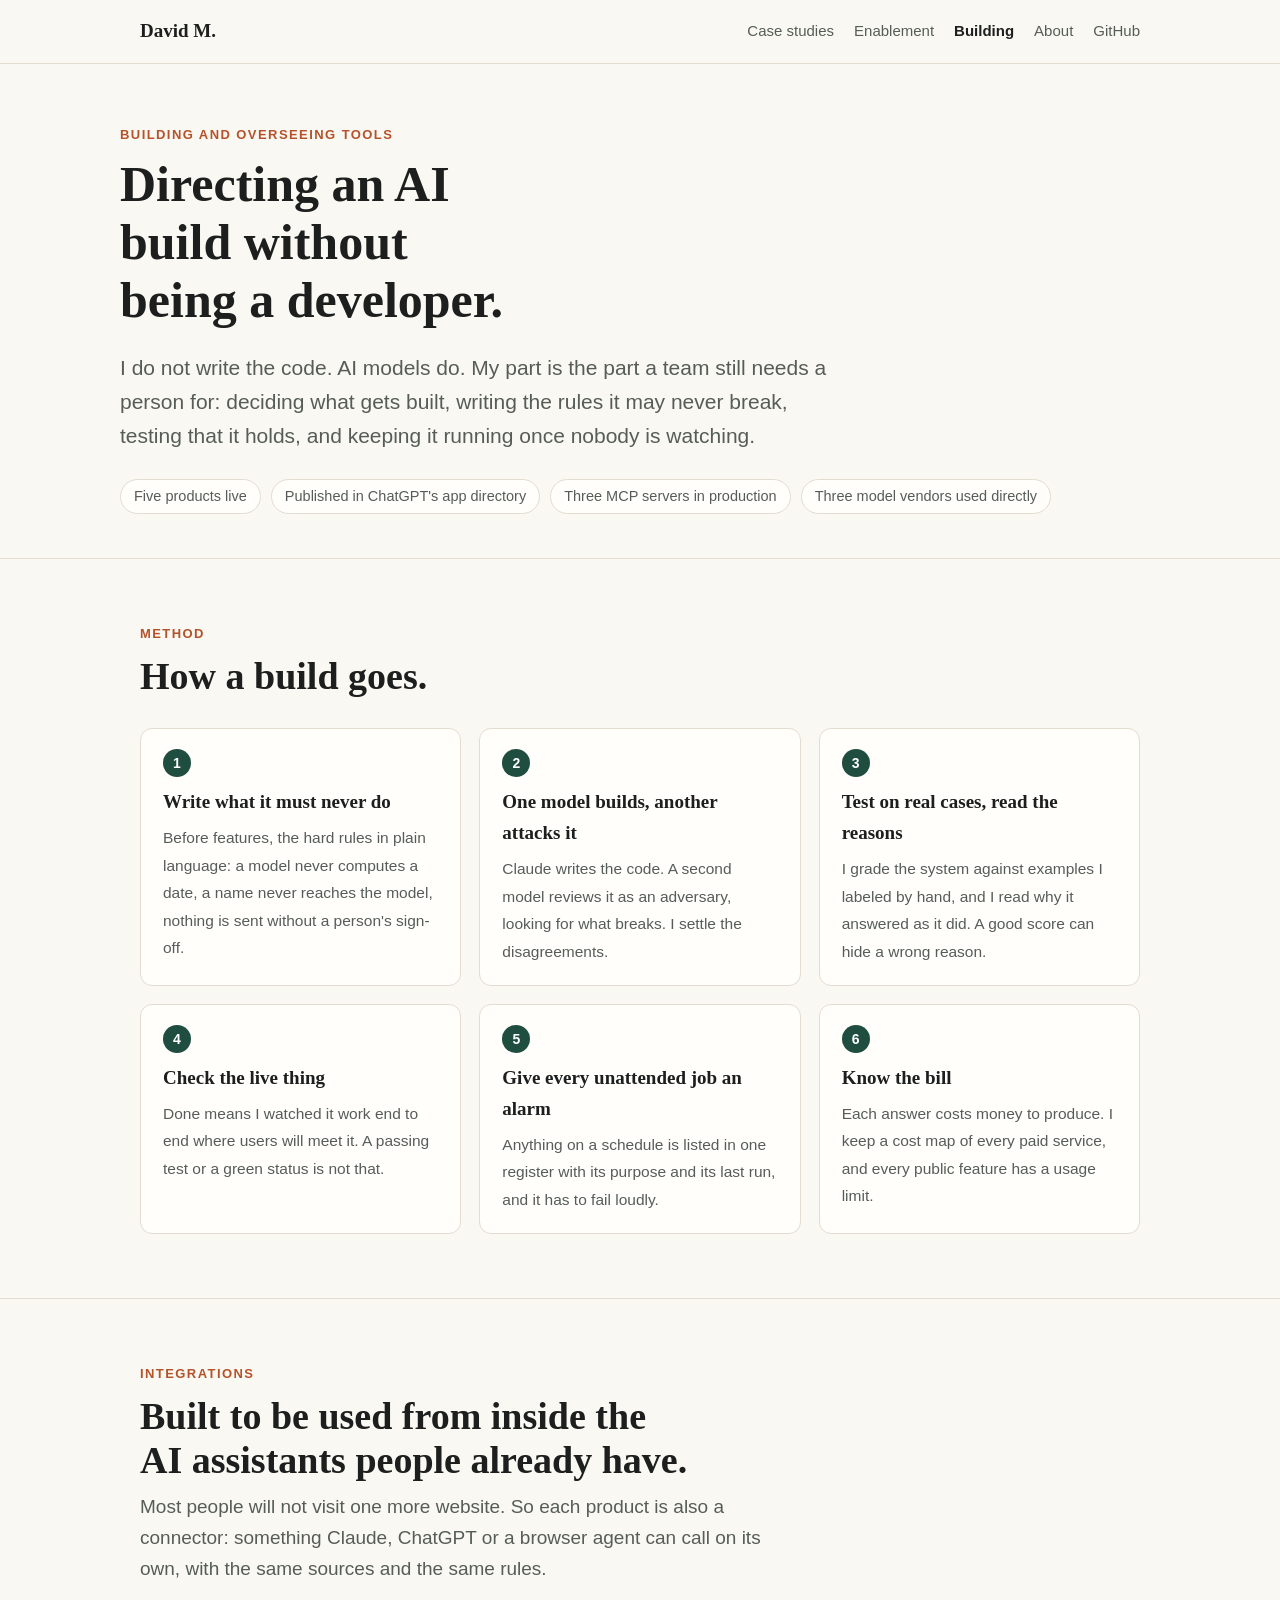
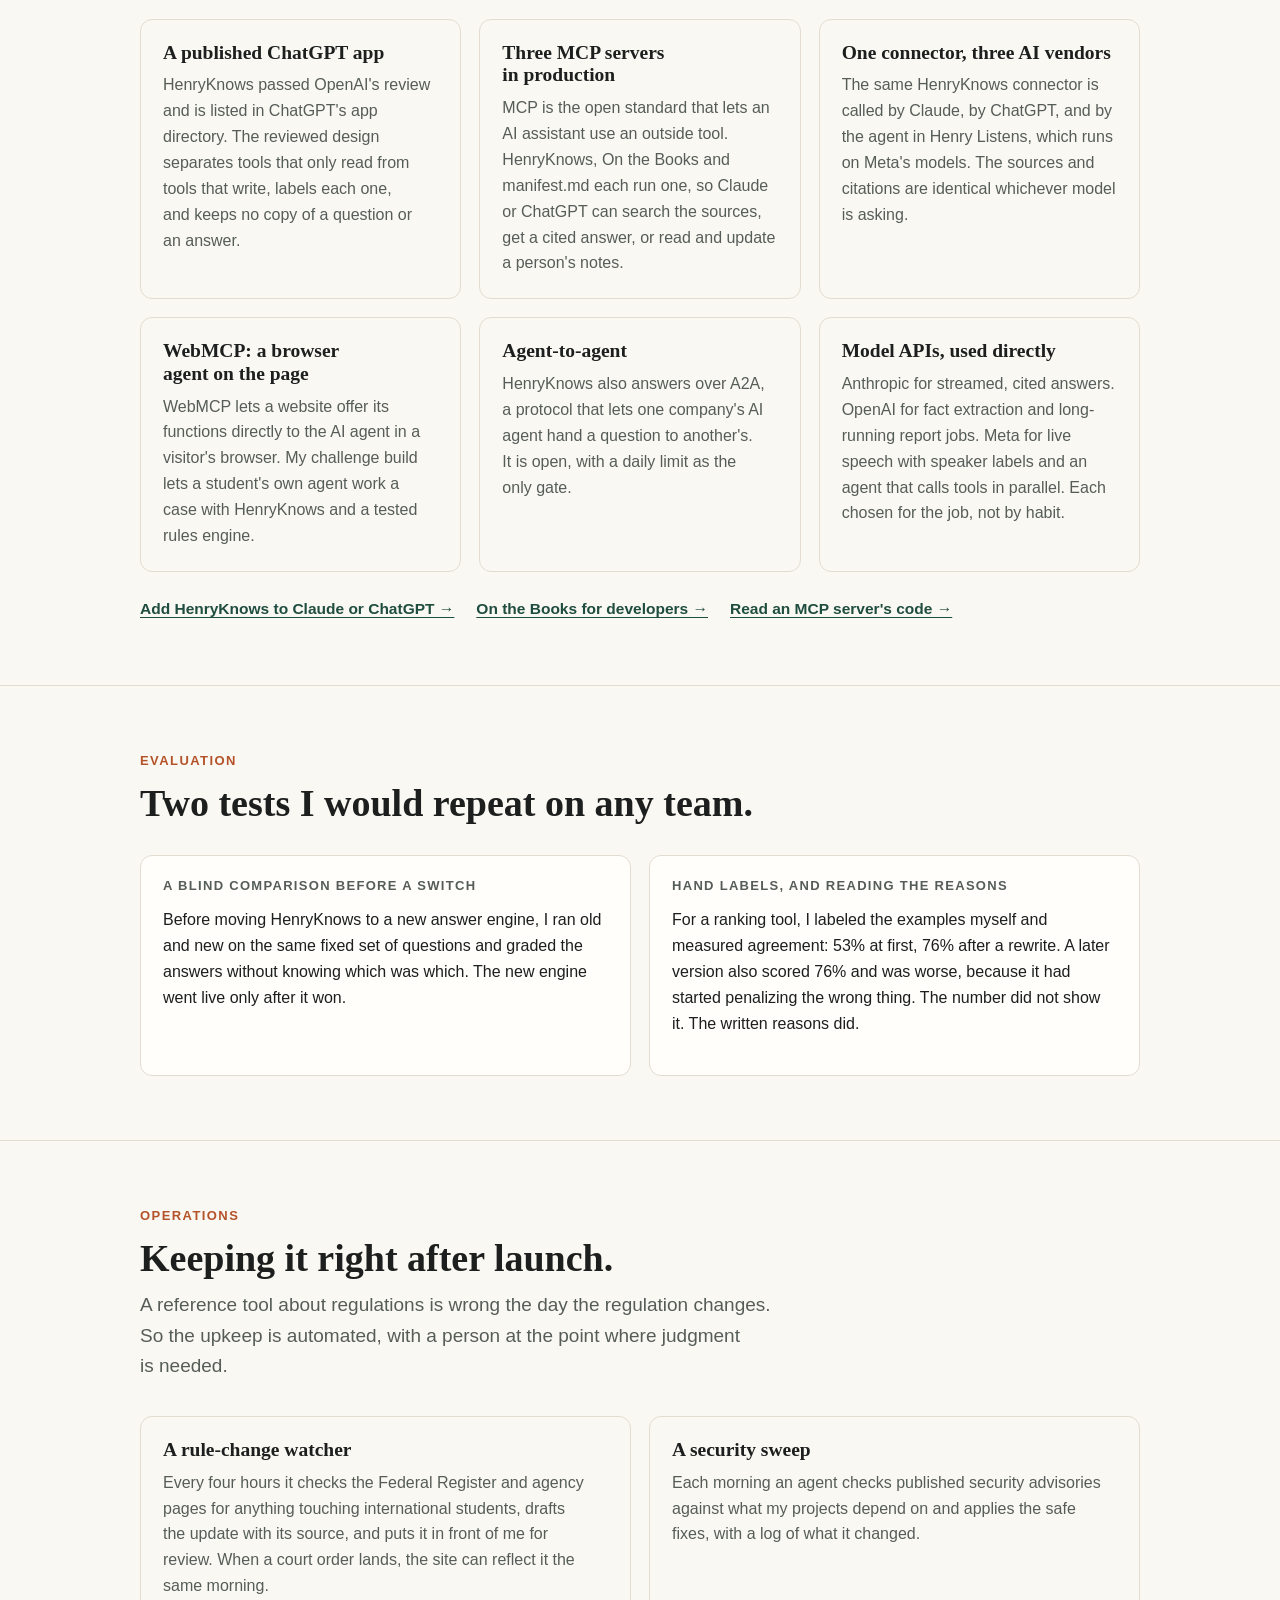
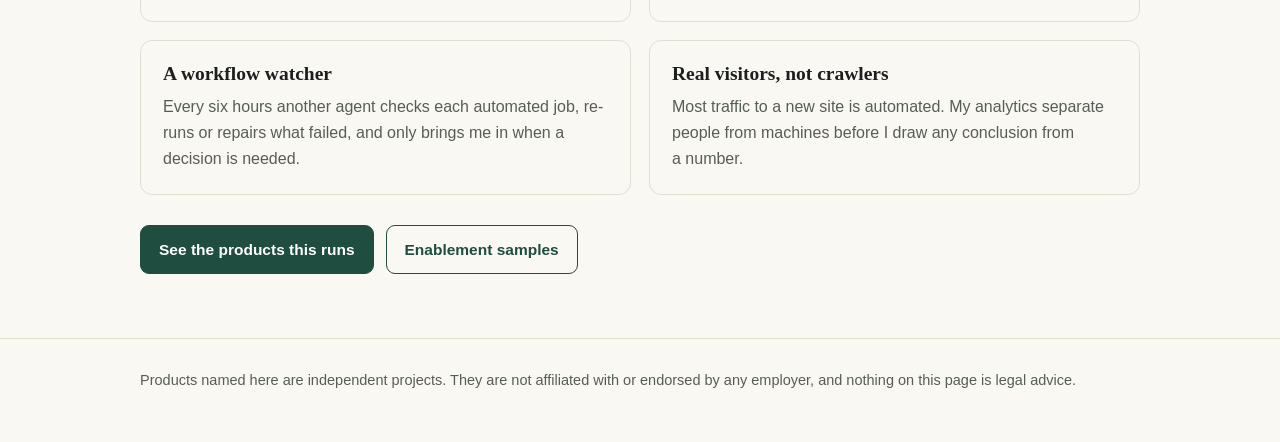
==== building/index.html @ 7d32046e "Split into pages: enablement samples, building and overseeing tools, printable starter guide Co-Auth" ====
<!doctype html>
<html lang="en">
<head>
<meta charset="utf-8">
<meta name="viewport" content="width=device-width, initial-scale=1">
<title>Building · David M.</title>
<meta name="description" content="How a non-developer specifies, tests, connects and runs AI tools in production.">
<meta name="robots" content="noindex">
<link rel="icon" href="data:image/svg+xml,%3Csvg xmlns='http://www.w3.org/2000/svg' viewBox='0 0 32 32'%3E%3Crect width='32' height='32' rx='7' fill='%231f4d3f'/%3E%3Ctext x='16' y='22' font-family='Georgia,serif' font-size='17' fill='%23fff' text-anchor='middle'%3EDM%3C/text%3E%3C/svg%3E">
<link rel="stylesheet" href="/style.css">
</head>
<body>

<header class="top">
  <div class="wrap">
    <a class="name" href="/">David M.</a>
    <nav>
      <a href="/">Case studies</a>
      <a href="/enablement/">Enablement</a>
      <a class="on" href="/building/">Building</a>
      <a href="/#about">About</a>
      <a href="https://github.com/DTM-repo">GitHub</a>
    </nav>
  </div>
</header>

<main>

<div class="wrap page-hero">
  <div class="kicker">Building and overseeing tools</div>
  <h1>Directing an AI build without being a developer.</h1>
  <p class="lede" style="font-size:clamp(18px,2.2vw,21px);color:var(--soft);max-width:62ch;margin-top:22px">I do not write the code. AI models do. My part is the part a team still needs a person for: deciding what gets built, writing the rules it may never break, testing that it holds, and keeping it running once nobody is watching.</p>
  <ul class="facts">
    <li>Five products live</li>
    <li>Published in ChatGPT's app directory</li>
    <li>Three MCP servers in production</li>
    <li>Three model vendors used directly</li>
  </ul>
</div>

<section class="case" id="method">
  <div class="wrap">
    <div class="kicker">Method</div>
    <h2>How a build goes.</h2>
    <ol class="steps">
      <li><b>Write what it must never do</b><span>Before features, the hard rules in plain language: a model never computes a date, a name never reaches the model, nothing is sent without a person's sign-off.</span></li>
      <li><b>One model builds, another attacks it</b><span>Claude writes the code. A second model reviews it as an adversary, looking for what breaks. I settle the disagreements.</span></li>
      <li><b>Test on real cases, read the reasons</b><span>I grade the system against examples I labeled by hand, and I read why it answered as it did. A good score can hide a wrong reason.</span></li>
      <li><b>Check the live thing</b><span>Done means I watched it work end to end where users will meet it. A passing test or a green status is not that.</span></li>
      <li><b>Give every unattended job an alarm</b><span>Anything on a schedule is listed in one register with its purpose and its last run, and it has to fail loudly.</span></li>
      <li><b>Know the bill</b><span>Each answer costs money to produce. I keep a cost map of every paid service, and every public feature has a usage limit.</span></li>
    </ol>
  </div>
</section>

<section class="case" id="connect">
  <div class="wrap">
    <div class="kicker">Integrations</div>
    <h2>Built to be used from inside the AI assistants people already have.</h2>
    <p class="sub">Most people will not visit one more website. So each product is also a connector: something Claude, ChatGPT or a browser agent can call on its own, with the same sources and the same rules.</p>
    <div class="grid">
      <div class="card"><h3>A published ChatGPT app</h3><p>HenryKnows passed OpenAI's review and is listed in ChatGPT's app directory. The reviewed design separates tools that only read from tools that write, labels each one, and keeps no copy of a question or an answer.</p></div>
      <div class="card"><h3>Three MCP servers in production</h3><p>MCP is the open standard that lets an AI assistant use an outside tool. HenryKnows, On the Books and manifest.md each run one, so Claude or ChatGPT can search the sources, get a cited answer, or read and update a person's notes.</p></div>
      <div class="card"><h3>One connector, three AI vendors</h3><p>The same HenryKnows connector is called by Claude, by ChatGPT, and by the agent in Henry Listens, which runs on Meta's models. The sources and citations are identical whichever model is asking.</p></div>
      <div class="card"><h3>WebMCP: a browser agent on the page</h3><p>WebMCP lets a website offer its functions directly to the AI agent in a visitor's browser. My challenge build lets a student's own agent work a case with HenryKnows and a tested rules engine.</p></div>
      <div class="card"><h3>Agent-to-agent</h3><p>HenryKnows also answers over A2A, a protocol that lets one company's AI agent hand a question to another's. It is open, with a daily limit as the only gate.</p></div>
      <div class="card"><h3>Model APIs, used directly</h3><p>Anthropic for streamed, cited answers. OpenAI for fact extraction and long-running report jobs. Meta for live speech with speaker labels and an agent that calls tools in parallel. Each chosen for the job, not by habit.</p></div>
    </div>
    <div class="links">
      <a href="https://henryknows.info/connect/">Add HenryKnows to Claude or ChatGPT →</a>
      <a href="https://onthebooks.org/developers/">On the Books for developers →</a>
      <a href="https://github.com/DTM-repo/manifest-mcp">Read an MCP server's code →</a>
    </div>
  </div>
</section>

<section class="case" id="evaluate">
  <div class="wrap">
    <div class="kicker">Evaluation</div>
    <h2>Two tests I would repeat on any team.</h2>
    <div class="split">
      <div>
        <h3>A blind comparison before a switch</h3>
        <p>Before moving HenryKnows to a new answer engine, I ran old and new on the same fixed set of questions and graded the answers without knowing which was which. The new engine went live only after it won.</p>
      </div>
      <div>
        <h3>Hand labels, and reading the reasons</h3>
        <p>For a ranking tool, I labeled the examples myself and measured agreement: 53% at first, 76% after a rewrite. A later version also scored 76% and was worse, because it had started penalizing the wrong thing. The number did not show it. The written reasons did.</p>
      </div>
    </div>
  </div>
</section>

<section class="case" id="operate">
  <div class="wrap">
    <div class="kicker">Operations</div>
    <h2>Keeping it right after launch.</h2>
    <p class="sub">A reference tool about regulations is wrong the day the regulation changes. So the upkeep is automated, with a person at the point where judgment is needed.</p>
    <div class="grid g2">
      <div class="card"><h3>A rule-change watcher</h3><p>Every four hours it checks the Federal Register and agency pages for anything touching international students, drafts the update with its source, and puts it in front of me for review. When a court order lands, the site can reflect it the same morning.</p></div>
      <div class="card"><h3>A security sweep</h3><p>Each morning an agent checks published security advisories against what my projects depend on and applies the safe fixes, with a log of what it changed.</p></div>
      <div class="card"><h3>A workflow watcher</h3><p>Every six hours another agent checks each automated job, re-runs or repairs what failed, and only brings me in when a decision is needed.</p></div>
      <div class="card"><h3>Real visitors, not crawlers</h3><p>Most traffic to a new site is automated. My analytics separate people from machines before I draw any conclusion from a number.</p></div>
    </div>
    <div class="cta">
      <a class="btn solid" href="/#work">See the products this runs</a>
      <a class="btn ghost" href="/enablement/">Enablement samples</a>
    </div>
  </div>
</section>
</main>

<footer>
  <div class="wrap">Products named here are independent projects. They are not affiliated with or endorsed by any employer, and nothing on this page is legal advice.</div>
</footer>

</body>
</html>
---- style.css ----
:root{
  --bg:#faf8f3; --panel:#fffefb; --ink:#1c1f1d; --soft:#565d58; --line:#e2ddd0;
  --accent:#1f4d3f; --accent-ink:#fff; --tint:#eef2ec; --mark:#b4532a;
}
@media (prefers-color-scheme: dark){
  :root{ --bg:#121513; --panel:#191d1a; --ink:#ecebe5; --soft:#a4aba5; --line:#2c322e;
    --accent:#8fd0b6; --accent-ink:#10231c; --tint:#1d2521; --mark:#e2946b; }
}
*{box-sizing:border-box}
html{scroll-behavior:smooth}
body{margin:0;background:var(--bg);color:var(--ink);
  font:17px/1.62 -apple-system,BlinkMacSystemFont,"Segoe UI",Roboto,Helvetica,Arial,sans-serif;
  -webkit-font-smoothing:antialiased}
a{color:var(--accent);text-underline-offset:3px}
h1,h2,h3{font-family:"Iowan Old Style","Palatino Linotype",Palatino,Georgia,serif;font-weight:600;line-height:1.16;margin:0;text-wrap:balance}
p{margin:0 0 1em;text-wrap:pretty}
.wrap{max-width:1040px;margin:0 auto;padding:0 20px}
.narrow{max-width:720px}

header.top{border-bottom:1px solid var(--line)}
header.top .wrap{display:flex;align-items:center;justify-content:space-between;gap:16px;padding-top:16px;padding-bottom:16px}
.name{font-family:"Iowan Old Style",Georgia,serif;font-weight:600;font-size:19px;color:var(--ink);text-decoration:none}
nav{display:flex;gap:20px;font-size:15px;flex-wrap:wrap}
nav a{color:var(--soft);text-decoration:none}
nav a:hover{color:var(--accent)}

.hero{padding:72px 0 56px}
.hero h1{font-size:clamp(34px,5.6vw,58px);max-width:17ch;letter-spacing:-.01em}
.hero .lede{font-size:clamp(18px,2.2vw,21px);color:var(--soft);max-width:60ch;margin-top:22px}
.facts{display:flex;flex-wrap:wrap;gap:8px 10px;margin:26px 0 0;padding:0;list-style:none;font-size:14.5px}
.facts li{border:1px solid var(--line);border-radius:999px;padding:5px 13px;background:var(--panel);color:var(--soft)}
.cta{display:flex;flex-wrap:wrap;gap:12px;margin-top:30px}
.btn{display:inline-block;padding:11px 18px;border-radius:9px;font-weight:600;font-size:15.5px;text-decoration:none;border:1px solid var(--accent)}
.btn.solid{background:var(--accent);color:var(--accent-ink)}
.btn.ghost{color:var(--accent)}

.index{border-top:1px solid var(--line);border-bottom:1px solid var(--line);background:var(--panel)}
.index ol{list-style:none;margin:0;padding:0;display:grid;grid-template-columns:repeat(auto-fit,minmax(190px,1fr))}
.index li{padding:20px 18px;border-left:1px solid var(--line)}
.index li:first-child{border-left:0}
.index a{text-decoration:none;color:var(--ink);display:block}
.index b{display:block;font-family:"Iowan Old Style",Georgia,serif;font-size:17.5px}
.index span{display:block;font-size:14px;color:var(--soft);line-height:1.4;margin-top:4px}
@media (max-width:640px){.index li{border-left:0;border-top:1px solid var(--line)}.index li:first-child{border-top:0}}

section{padding:64px 0}
.kicker{font-size:13px;letter-spacing:.11em;text-transform:uppercase;color:var(--mark);font-weight:700;margin-bottom:10px}
h2{font-size:clamp(27px,3.6vw,38px)}
.sub{color:var(--soft);font-size:19px;margin-top:10px;max-width:62ch}

.case{border-top:1px solid var(--line)}
.case .head{display:grid;grid-template-columns:1fr;gap:28px;align-items:start}
.shot{margin:30px 0 0;border:1px solid var(--line);border-radius:12px;overflow:hidden;background:var(--panel);box-shadow:0 14px 40px -24px rgba(0,0,0,.35)}
.shot .bar{display:flex;gap:6px;padding:9px 12px;border-bottom:1px solid var(--line);align-items:center}
.shot .bar i{width:9px;height:9px;border-radius:50%;background:var(--line)}
.shot .bar em{font-style:normal;font-size:12.5px;color:var(--soft);margin-left:8px;overflow:hidden;text-overflow:ellipsis;white-space:nowrap}
.shot img{display:block;width:100%;height:auto}
.cols{display:grid;grid-template-columns:repeat(3,1fr);gap:30px;margin-top:34px}
@media (max-width:820px){.cols{grid-template-columns:1fr;gap:22px}}
.cols h3{font-family:inherit;font:700 13px/1.3 -apple-system,BlinkMacSystemFont,"Segoe UI",sans-serif;letter-spacing:.1em;text-transform:uppercase;color:var(--soft);margin-bottom:10px}
.cols p,.cols li{font-size:16px}
.cols ul{margin:0;padding-left:1.1em}
.cols li{margin-bottom:.45em}
.rule{margin:34px 0 0;padding:20px 24px;border-left:4px solid var(--accent);background:var(--tint);border-radius:0 10px 10px 0;font-family:"Iowan Old Style",Georgia,serif;font-size:clamp(19px,2.3vw,23px);line-height:1.38}
.links{display:flex;flex-wrap:wrap;gap:10px 22px;margin-top:24px;font-size:15.5px;font-weight:600}
.meta{font-size:14.5px;color:var(--soft);margin-top:12px}

.how{background:var(--panel);border-top:1px solid var(--line);border-bottom:1px solid var(--line)}
.grid{display:grid;grid-template-columns:repeat(auto-fit,minmax(280px,1fr));gap:18px;margin-top:34px}
.card{border:1px solid var(--line);border-radius:12px;padding:22px;background:var(--bg)}
.card h3{font-size:19.5px;margin-bottom:8px}
.card p{font-size:16px;color:var(--soft);margin:0}

.more{display:grid;grid-template-columns:repeat(auto-fit,minmax(280px,1fr));gap:0 34px;margin-top:26px}
.more div{padding:16px 0;border-top:1px solid var(--line)}
.more b{display:block}
.more span{color:var(--soft);font-size:15.5px}

footer{border-top:1px solid var(--line);padding:30px 0 50px;color:var(--soft);font-size:14.5px}

/* multi-page additions */
nav a.on{color:var(--ink);font-weight:600}
.doors{display:grid;grid-template-columns:repeat(auto-fit,minmax(260px,1fr));gap:16px;margin-top:38px}
.door{display:block;border:1px solid var(--line);border-radius:12px;padding:22px;background:var(--panel);text-decoration:none;color:var(--ink)}
.door:hover{border-color:var(--accent)}
.door small{display:block;font-size:12.5px;letter-spacing:.1em;text-transform:uppercase;color:var(--mark);font-weight:700;margin-bottom:8px}
.door b{display:block;font-family:"Iowan Old Style",Georgia,serif;font-size:21px;line-height:1.2;margin-bottom:8px}
.door span{display:block;color:var(--soft);font-size:15.5px;line-height:1.5}
.door i{display:block;font-style:normal;color:var(--accent);font-weight:600;font-size:15px;margin-top:12px}
.page-hero{padding:60px 0 44px}
.page-hero h1{font-size:clamp(32px,5vw,50px);max-width:20ch}
.note{font-size:15px;color:var(--soft);border:1px dashed var(--line);border-radius:10px;padding:12px 16px;margin-top:26px;max-width:70ch}
.paper{background:#fffefa;color:#1c1f1d;border:1px solid #d9d3c3;border-radius:6px;padding:34px 38px;margin-top:30px;box-shadow:0 18px 44px -28px rgba(0,0,0,.45);max-width:860px}
.paper h3{font-size:25px;margin-bottom:4px}
.paper .who{color:#565d58;font-size:15px;margin-bottom:20px}
.paper h4{font:700 12.5px/1.3 -apple-system,BlinkMacSystemFont,"Segoe UI",sans-serif;letter-spacing:.1em;text-transform:uppercase;color:#b4532a;margin:22px 0 8px}
.paper p,.paper li{font-size:15.5px;line-height:1.5}
.paper ol,.paper ul{margin:0;padding-left:1.2em}
.paper li{margin-bottom:.5em}
.paper .prompt{display:block;font-family:ui-monospace,SFMono-Regular,Menlo,monospace;font-size:13.5px;background:#f2efe6;border-radius:6px;padding:8px 10px;margin-top:5px;color:#2a2f2b}
.paper .two{display:grid;grid-template-columns:1fr 1fr;gap:0 30px}
@media (max-width:700px){.paper{padding:24px 20px}.paper .two{grid-template-columns:1fr}}
.split{display:grid;grid-template-columns:1fr 1fr;gap:18px;margin-top:30px}
@media (max-width:760px){.split{grid-template-columns:1fr}}
.split>div{border:1px solid var(--line);border-radius:12px;padding:22px;background:var(--panel)}
.split h3{font:700 13px/1.3 -apple-system,BlinkMacSystemFont,"Segoe UI",sans-serif;letter-spacing:.1em;text-transform:uppercase;color:var(--soft);margin-bottom:12px}
.split p,.split li{font-size:16px}
.split ul{margin:0;padding-left:1.1em}
.split li{margin-bottom:.45em}
.legal{font-family:"Iowan Old Style",Georgia,serif;font-style:italic;color:var(--soft)}
table.run{width:100%;border-collapse:collapse;margin-top:26px;font-size:16px}
table.run th,table.run td{text-align:left;vertical-align:top;padding:12px 14px 12px 0;border-top:1px solid var(--line)}
table.run th{white-space:nowrap;color:var(--soft);font-weight:600;width:1%}
.steps{counter-reset:s;list-style:none;margin:30px 0 0;padding:0;display:grid;grid-template-columns:repeat(auto-fit,minmax(250px,1fr));gap:18px}
.steps li{counter-increment:s;border:1px solid var(--line);border-radius:12px;padding:20px 22px;background:var(--panel)}
.steps li::before{content:counter(s);display:inline-block;width:28px;height:28px;line-height:28px;text-align:center;border-radius:50%;background:var(--accent);color:var(--accent-ink);font-weight:700;font-size:14px;margin-bottom:10px}
.steps b{display:block;font-family:"Iowan Old Style",Georgia,serif;font-size:19px;margin-bottom:6px}
.steps span{color:var(--soft);font-size:15.5px}
@media print{header.top,footer,.noprint{display:none}body{background:#fff}.paper{box-shadow:none;border:0;padding:0;margin:0;max-width:none}}
@media (min-width:760px){.g2{grid-template-columns:1fr 1fr}}
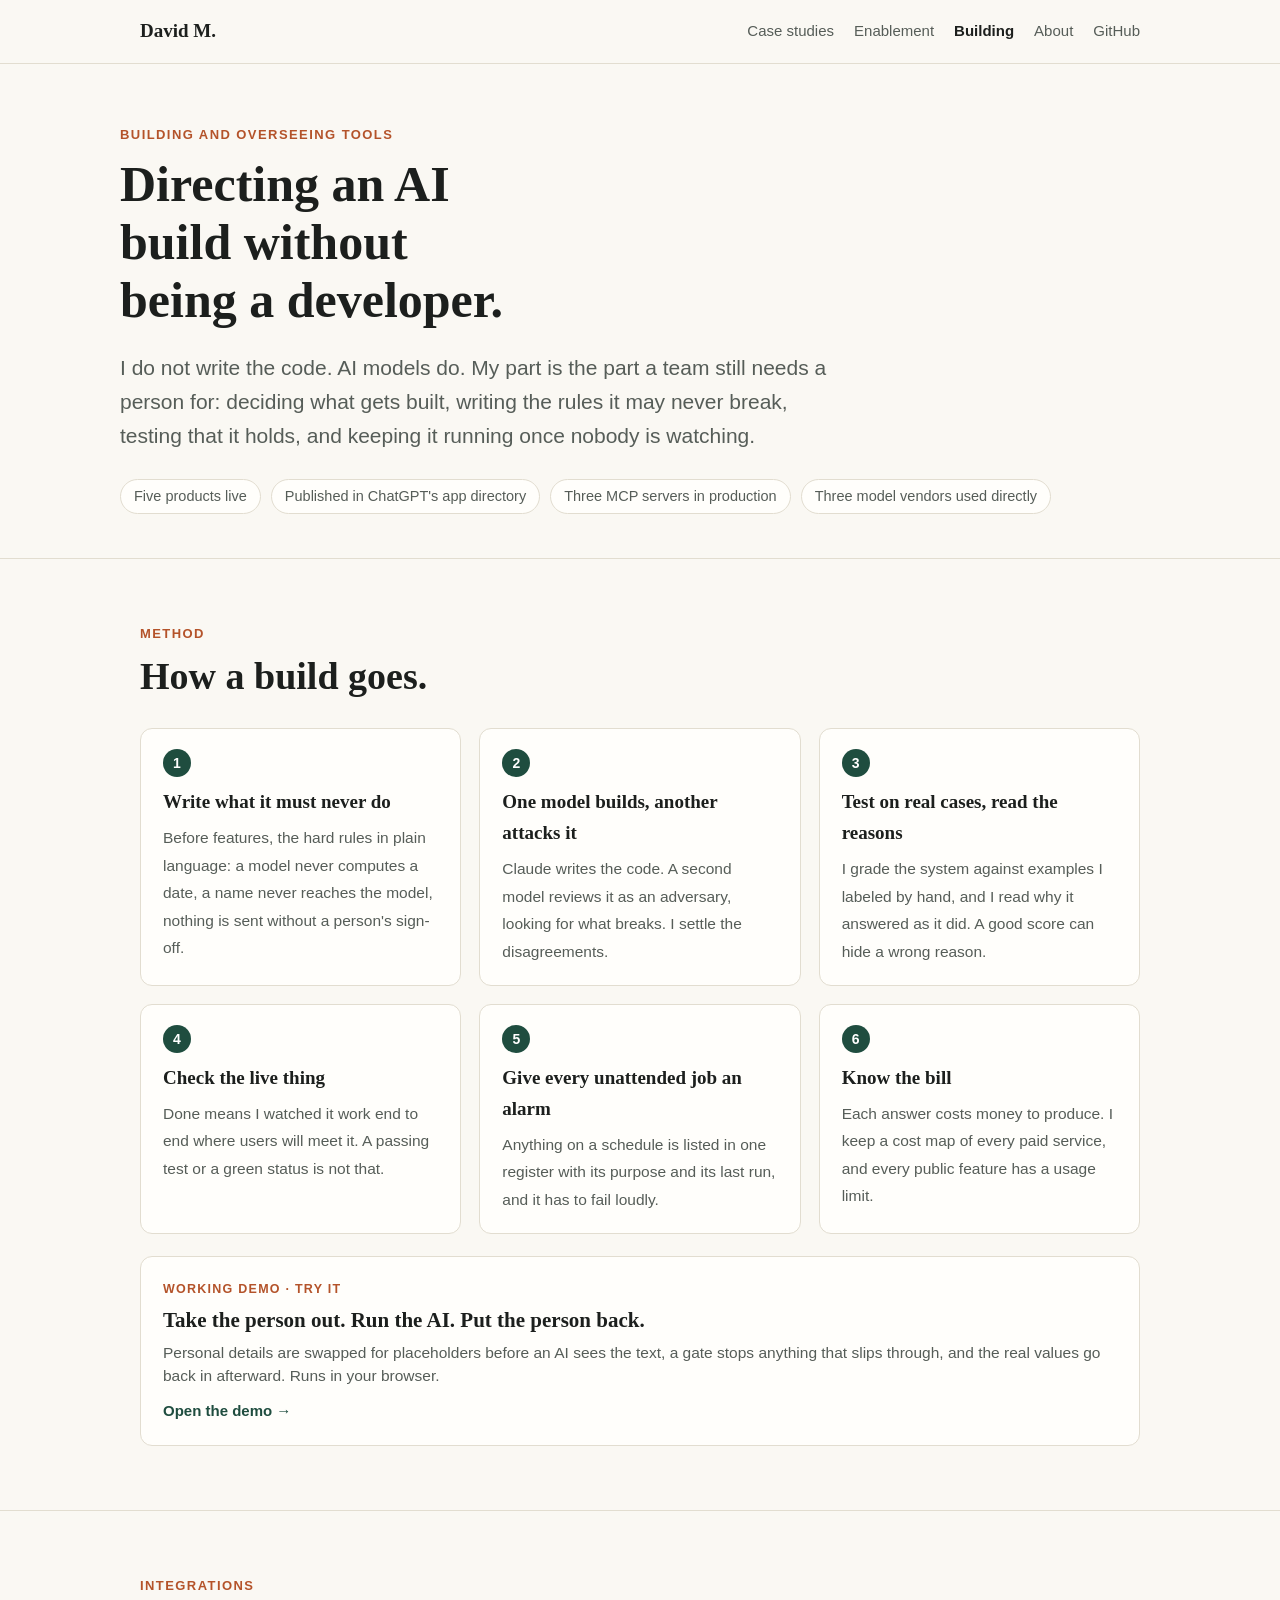
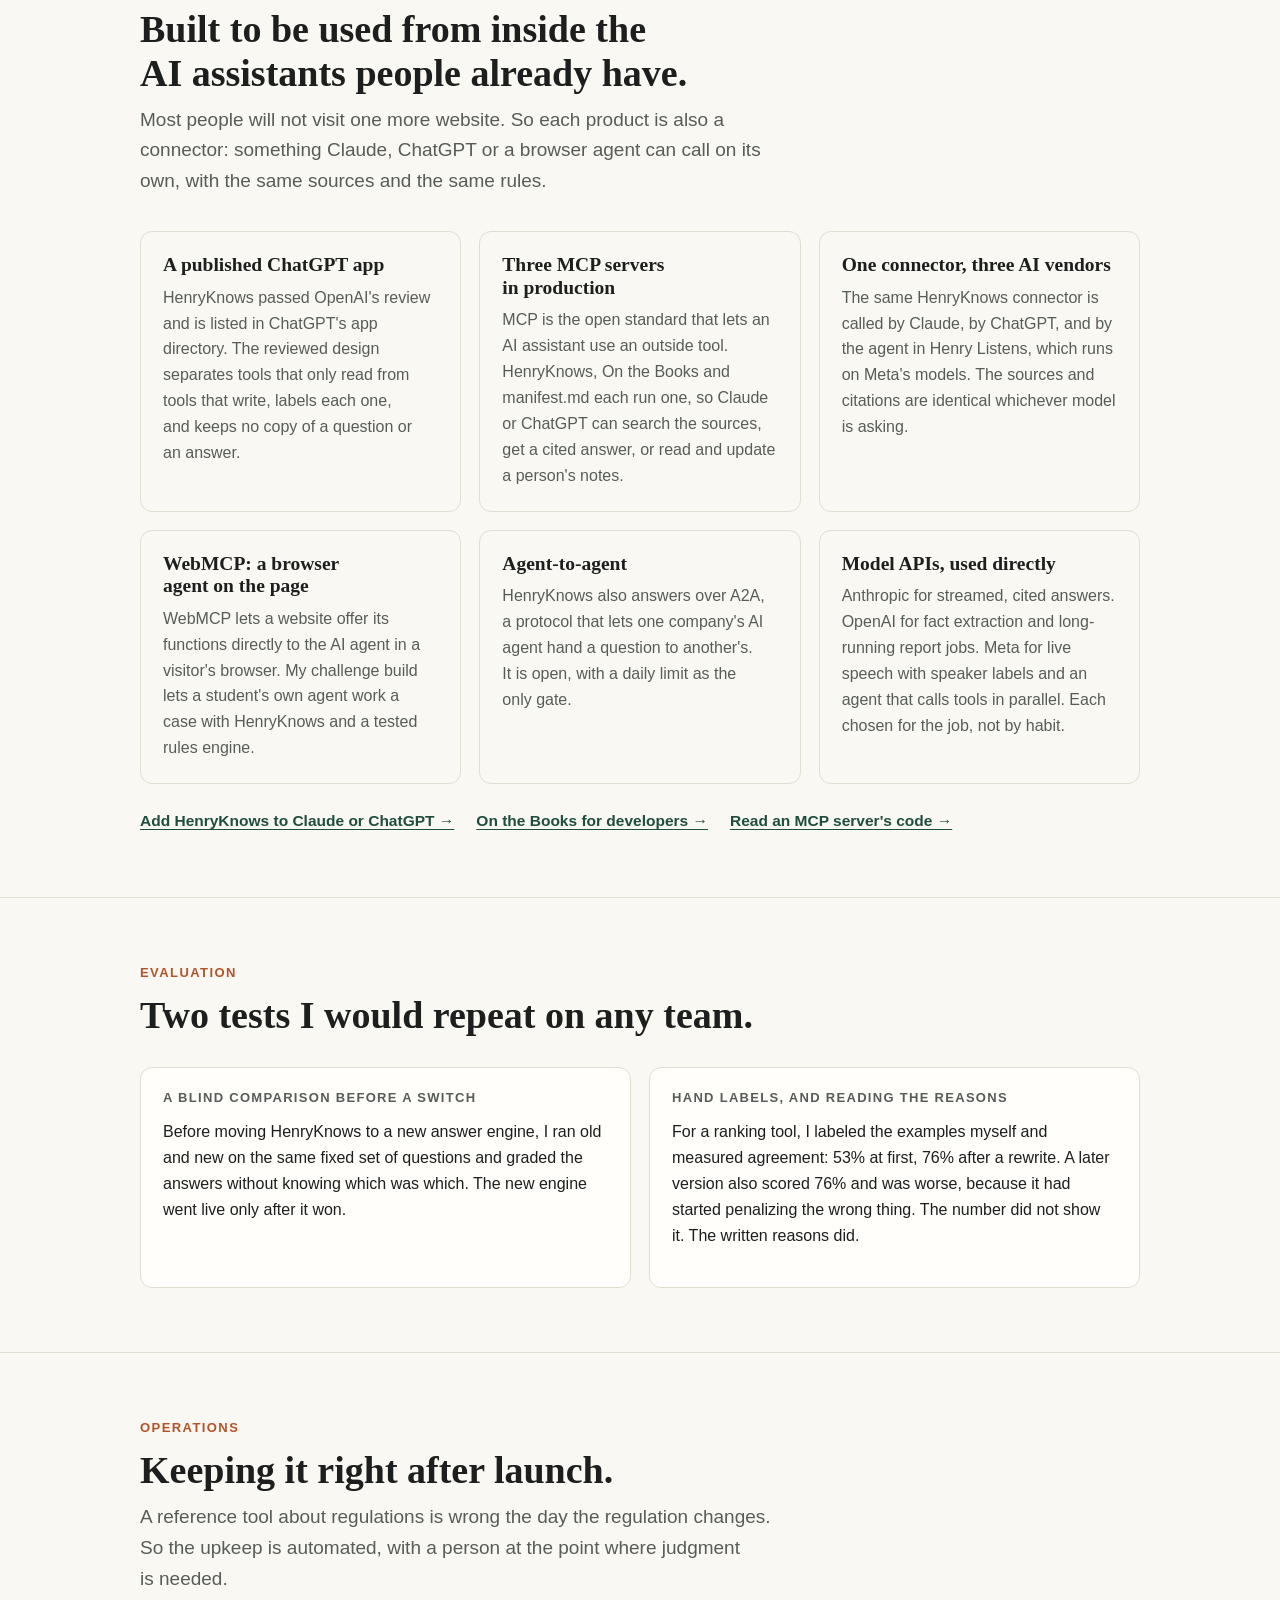
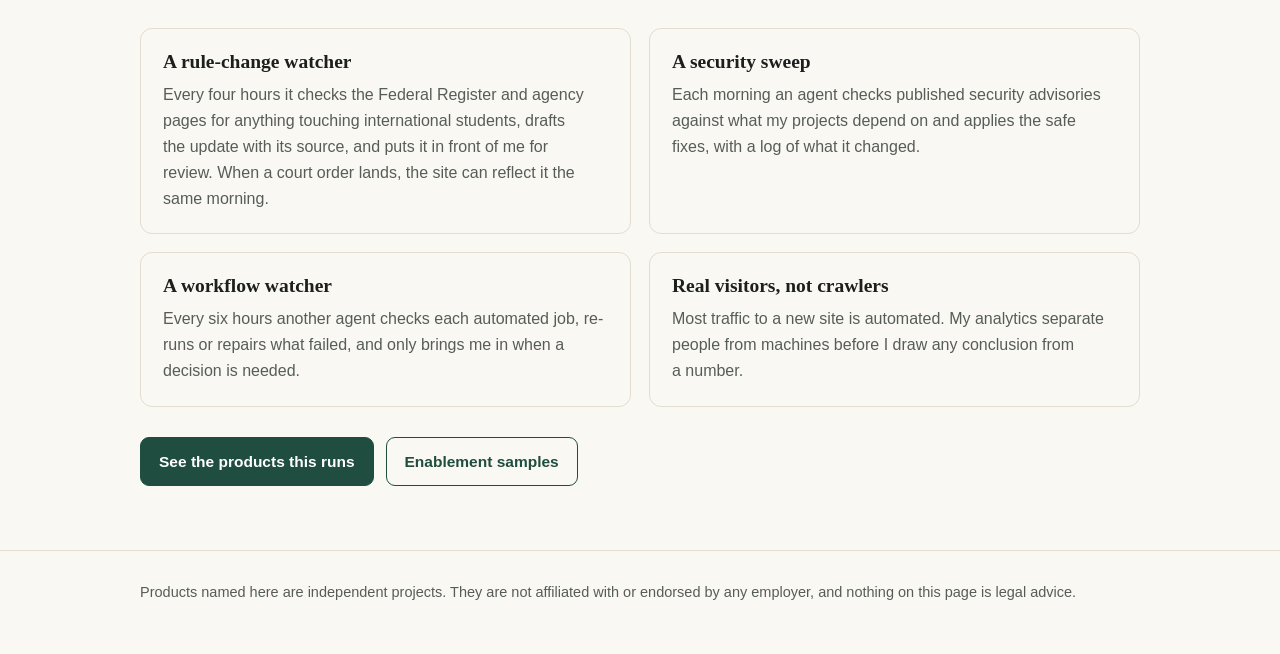
==== commit 7d0ac173: "Add working redaction demo: tokenize, gate, restore Co-Authored-By: Claude Fable 5.2 <noreply@anthro" ====
--- a/building/index.html
+++ b/building/index.html
@@ -50,6 +50,7 @@
       <li><b>Give every unattended job an alarm</b><span>Anything on a schedule is listed in one register with its purpose and its last run, and it has to fail loudly.</span></li>
       <li><b>Know the bill</b><span>Each answer costs money to produce. I keep a cost map of every paid service, and every public feature has a usage limit.</span></li>
     </ol>
+    <a class="door" href="/demos/redaction/" style="margin-top:22px"><small>Working demo · try it</small><b>Take the person out. Run the AI. Put the person back.</b><span>Personal details are swapped for placeholders before an AI sees the text, a gate stops anything that slips through, and the real values go back in afterward. Runs in your browser.</span><i>Open the demo →</i></a>
   </div>
 </section>
 
